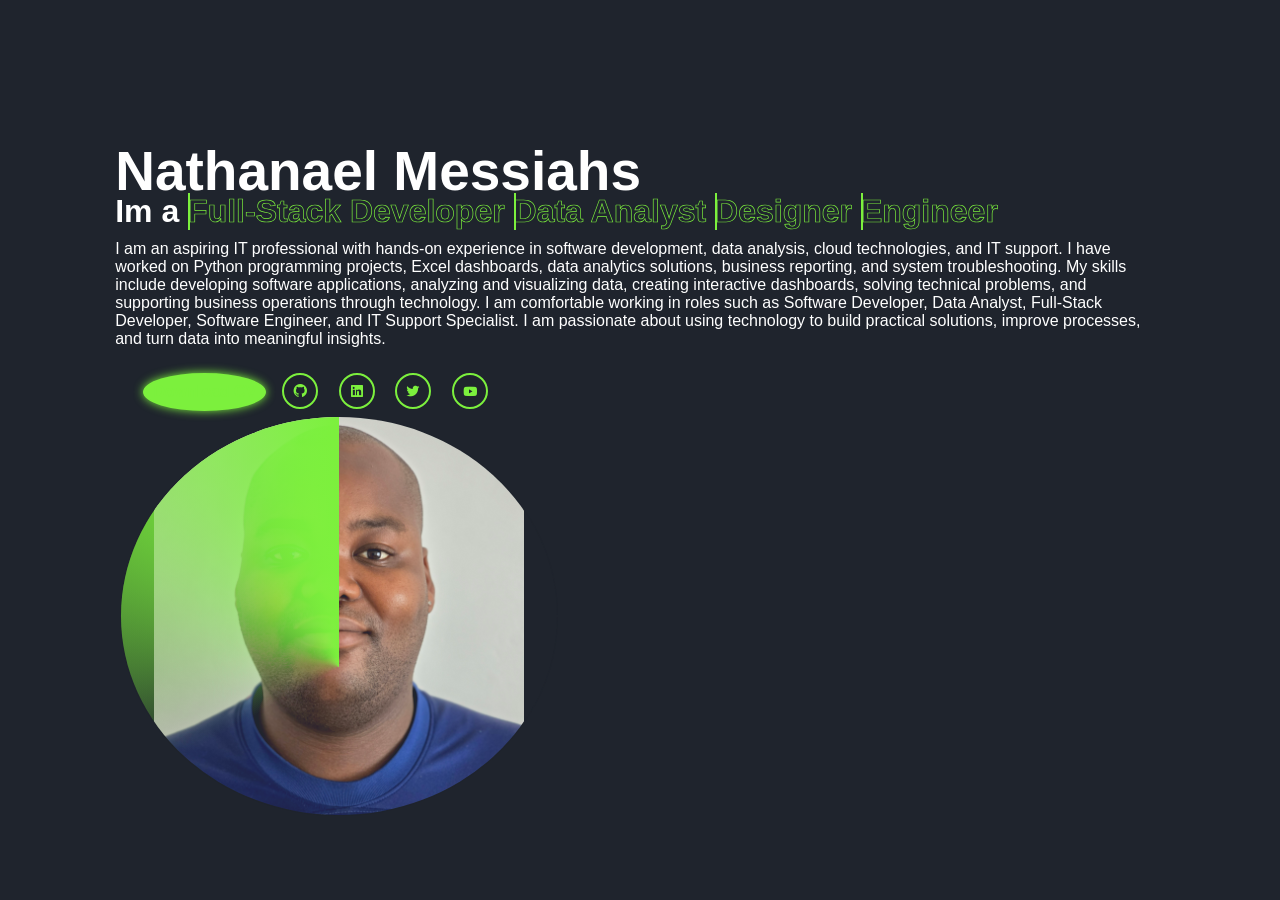
==== index.html @ 4de9dbd9 "1st commit" ====
<!DOCTYPE html>
<html lang="en">
<head>
    <meta charset="UTF-8">
    <meta name="viewport" content="width=device-width, initial-scale=1.0">
<link rel="stylesheet" href="styles.css">

    <title>My Portfolio</title>
    <link href='https://unpkg.com/boxicons@2.1.4/css/boxicons.min.css' rel='stylesheet'>
</head>

<body>


    <nav class="navbar">
        
        <a href="#" class="logo">Portfolio</a>
        <ul>
            <li class="active"><a href="#">Home</a></li>
            <li><a href="#">About</a></li>
            <li><a href="#">Portfolio</a></li>
            <li><a href="#">Service</a></li>
            <li><a href="#">Contact</a></li>
        </ul>
    </nav>
    
    <div class="bars-animaton">
        <div class="bar" style="--i:6;"></div>
        <div class="bar" style="--i:5;"></div>
        <div class="bar" style="--i:4;"></div>
        <div class="bar" style="--i:3;"></div>
        <div class="bar" style="--i:2;"></div>
        <div class="bar" style="--i:1;"></div>
    </div>

        <!-- Section 1: Hero -->
        <section class="home">
            <div class="home-info">
                <h1>Nathanael Messiahs</h1>
                <h2>Im a 
                    <span style="--i:4;" data-text="Full-Stack Developer">Full-Stack Developer</span>
                    <span style="--i:3;" data-text="Data Analyst">Data Analyst</span>
                    <span style="--i:2;" data-text="IT Support Specialist">Designer</span>
                    <span style="--i:1;" data-text="Software Engineer">Engineer</span>
                </h2>
                <p>I am an aspiring IT professional with hands-on experience in software development, data analysis, cloud technologies, and IT support. I have worked on Python programming projects, Excel dashboards, data analytics solutions, business reporting, and system troubleshooting.

My skills include developing software applications, analyzing and visualizing data, creating interactive dashboards, solving technical problems, and supporting business operations through technology. I am comfortable working in roles such as Software Developer, Data Analyst, Full-Stack Developer, Software Engineer, and IT Support Specialist.

I am passionate about using technology to build practical solutions, improve processes, and turn data into meaningful insights.</p>
                <div class="btn-sci">
                    <a href="CTU CV Nathanael.docx" class="btn">Download CV</a>
                    <div class="sci">
                        <a href="https://github.com/MessiahsN"><i class='bx bxl-github'></i></a>
                        <a href="https://www.linkedin.com/in/nathanael-messiahs-06a90014a/"><i class='bx bxl-linkedin-square'></i></a>
                        <a href="https://x.com/?lang=en-za"><i class='bx bxl-twitter'></i></a>
                        <a href="https://www.youtube.com/@NathanaelMessiahs"><i class='bx bxl-youtube'></i></a>


                    </div>
                </div>
            <div class="home-img">
                <div class="img-box">
                    <div class="img-item">
                        <img src="images/20260224_162233.jpg" alt="my photo">
                    </div>
                </div>
            </div>
            </div>
        </section>


</body>
</html>
---- styles.css ----
*{
    margin: 0;
    padding: 0;
    box-sizing: border-box;
    font-family: 'Poppins', sans-serif;

}

/* body{
    background-color: #1f242d;
} */

a{ color: #fff;
    text-decoration: none;
}

.navbar{
    position: fixed;
    left: 0;
    top: 0;
    width: 100%;
    padding: 25px 9%;
    /* background: slateblue; */
    display: flex;
    justify-content: space-between;
    align-items: center;
    z-index: 100;
    visibility: hidden;
    opacity: 0;
    animation: show-content 1.5s  linear forwards;
    animation-delay: 1.2s;
}

@keyframes show-content{
    100% {
        /* visibility: visible; */
        opacity: 1;
    }
}

.navbar .logo{
    font-size: 30px;
    font-weight: 700;
}

.navbar ul{
    display: flex;

}

.navbar ul li{
    list-style: none;
    margin-left: 35px;
}

.navbar ul li a{
    font-size: 20px;
    font-weight: 500;
    transition: .5s;
}

.navbar ul li:hover a,
.navbar ul li.active a{
    color: #7cf03d;

}

.home{
    display: flex;
    align-items: center;
    gap: 50px;
    height:100vh;
    padding: 60px 9% 0;
    color: #fff;
    /* visibility: hidden; */
    opacity: 0;
    animation: show-content 1.5s  linear forwards;
    animation-delay: 1.6s;
}

.home-info h1{
    font-size: 55px;
    /* margin-top: -10px; */
}

.home-info h2{
    display: inline-block;
    font-size: 32px;
    margin-top: -10px;
}

.home-info h2 span {
    position: relative;
    display: inline-block;
    color: transparent;
    -webkit-text-stroke: .7px #7cf03d;
    animation: display-text 16s linear infinite;
    animation-delay: calc(-4s * var(--i));
}

@keyframes display-text {
    25%,100% {
        display: none;
    }
}

.home-info h2 span::before{
    content:attr(data-text);
    position: absolute;
    width: 0;
    border-right: 2px solid #7cf03d;
    color: #7cf03d;
    white-space: nowrap;
    overflow: hidden;
    animation: fill-text 4s linear infinite;
}

@keyframes fill-text {
    10%,
    100% {
        width: 0;
    }

    70%,
    90% {
        width: 100%;
    }
}

.home-info p{
    font-size: 16px;
    margin: 10px 0 25px;
}

.home-info .btn-sci{
    display: flex;
}

.btn{
    display: inline-block;
    padding: 10px 30px;
    background: #7cf03d;
    border: 2px solid;
    border-radius: 40px;
    box-shadow: 0 0 10px #7cf03d;
    font-size: 16px;
    color: #1f242d;
    font-weight: 600;
}

.btn:hover{
    background: transparent;
    color: #7cf03d;
    box-shadow: none;
}

.home-info .btn-sci{
    margin-left: 20px;
}

.home-info .btn-sci a {
    display: inline-flex;
    padding: 8px;
    border: 2px solid #7cf03d;
    border-radius: 50%;
    color: #7cf03d;
    margin: 0 8px;
}

.home-info .btn-sci a:hover{
    background: #7cf03d;
    color: #1f242d;
    box-shadow: 0 0 10px #7cf03d;

}

.home-img .img-box{
    position: relative;
    width: 35vw;
    height: 32vw;
    /* background: red; */
    border-radius: 50%;
    padding: 5px;
    display: flex;
    justify-content: center;
    align-items: center;
    overflow: hidden;
}

.home-info .img-box ::before,
.home-info .img-box ::after{
    content: '';
    position: absolute;
    width: 500px;
    height: 500px;
    background: conic-gradient(transparent, transparent, transparent, #7cf03d);
    transform: rotate(0deg);
    animation: rotate-border 10s linear infinite;

}

.home-img .img-box::after{
    animation-delay: -5s;
}

@keyframes rotate-border{
    100%{
        transform: rotate(360deg);
    }
}

.home-img .img-box .img-item{
    position: relative;
    width: 100%;
    height: 100%;
    background: #1f242d;
    border-radius: 50%;
    border: 1px solid #1f242d;
    display: flex;
    justify-content: center;
    z-index: 1;
    overflow: hidden;


}

.home-img .img-box .img-item img{
    position: absolute;
    /* top: 30px; */
    display: block;
    width: 85%;
    object-fit: cover;
    mix-blend-mode: lighten;
}

.bars-animaton{
    position: absolute;
    width: 100%;
    height: 100%;    
    display: flex;
    z-index: -1;
}

.bars-animaton .bar{
    width: 100%;
    height: 100%;
    background: #1f242d;
    /* border: 2px solid red; */
    transform: translateY(-100%);
    animation: show-bars .5s ease-in-out forwards;
    animation-delay: calc(.1s * var(--i));
}


@keyframes show-bars{
    100% {
        transform: translateY(0%);
    }
}
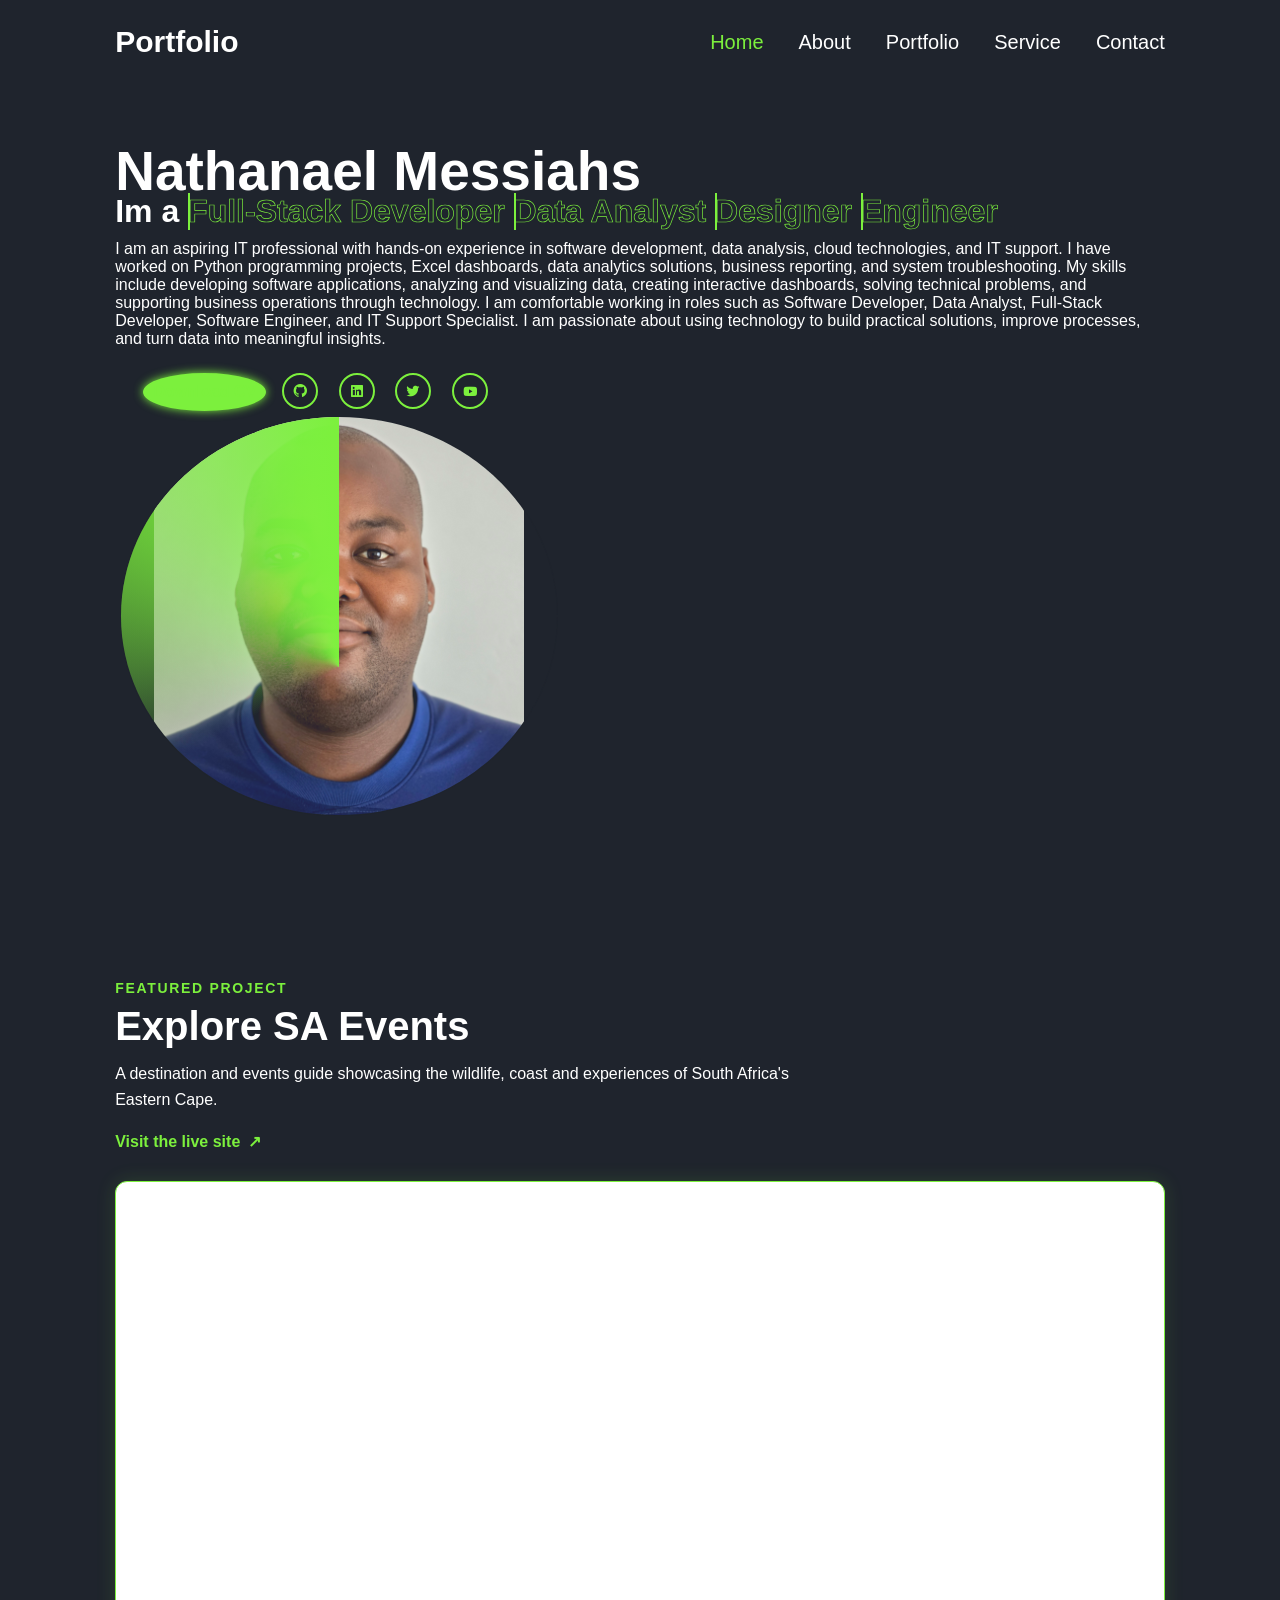
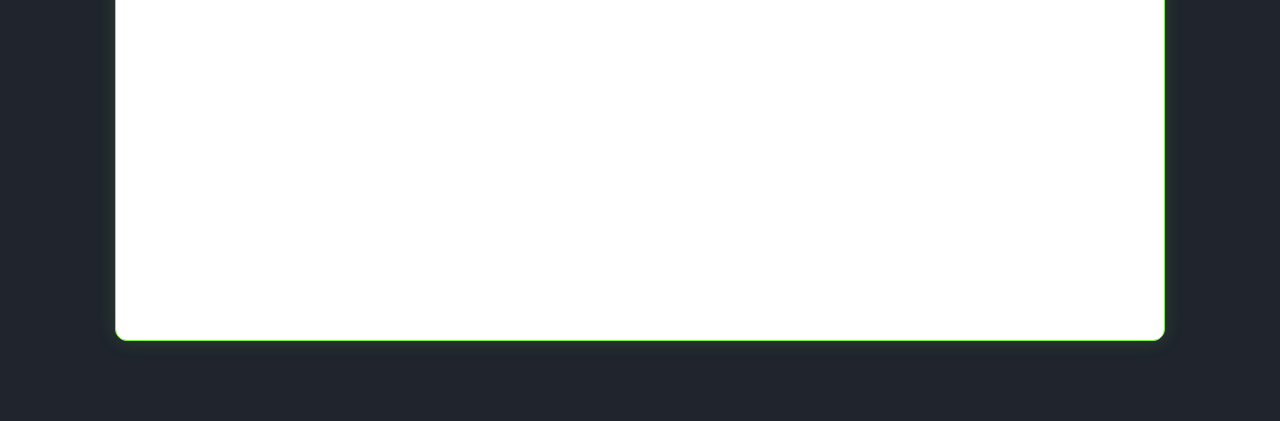
==== commit 5f70a9a0: "Modified index and the styles page." ====
--- a/index.html
+++ b/index.html
@@ -18,7 +18,7 @@
         <ul>
             <li class="active"><a href="#">Home</a></li>
             <li><a href="#">About</a></li>
-            <li><a href="#">Portfolio</a></li>
+            <li><a href="#portfolio">Portfolio</a></li>
             <li><a href="#">Service</a></li>
             <li><a href="#">Contact</a></li>
         </ul>
@@ -69,6 +69,25 @@
             </div>
         </section>
 
+        <section class="featured-project" id="portfolio" aria-labelledby="featured-project-title">
+            <div class="featured-project-heading">
+                <p class="project-label">Featured project</p>
+                <h2 id="featured-project-title">Explore SA Events</h2>
+                <p>A destination and events guide showcasing the wildlife, coast and experiences of South Africa's Eastern Cape.</p>
+                <a class="project-link" href="https://eventssouthafrica.vercel.app/index.html" target="_blank" rel="noopener noreferrer">
+                    Visit the live site <span aria-hidden="true">↗</span>
+                </a>
+            </div>
+            <div class="project-preview">
+                <iframe
+                    src="https://eventssouthafrica.vercel.app/index.html"
+                    title="Live preview of the Explore SA Events website"
+                    loading="lazy"
+                    referrerpolicy="strict-origin-when-cross-origin">
+                </iframe>
+            </div>
+        </section>
+
 
 </body>
 </html>
--- a/styles.css
+++ b/styles.css
@@ -25,7 +25,7 @@
     justify-content: space-between;
     align-items: center;
     z-index: 100;
-    visibility: hidden;
+    visibility: block;
     opacity: 0;
     animation: show-content 1.5s  linear forwards;
     animation-delay: 1.2s;
@@ -258,3 +258,77 @@
     }
 }
 
+.featured-project{
+    padding: 80px 9%;
+    background: #1f242d;
+    color: #fff;
+}
+
+.featured-project-heading{
+    max-width: 720px;
+    margin-bottom: 30px;
+}
+
+.project-label{
+    margin-bottom: 8px;
+    color: #7cf03d;
+    font-size: 14px;
+    font-weight: 700;
+    letter-spacing: .12em;
+    text-transform: uppercase;
+}
+
+.featured-project h2{
+    margin-bottom: 12px;
+    font-size: 40px;
+}
+
+.featured-project-heading > p:not(.project-label){
+    margin-bottom: 20px;
+    line-height: 1.6;
+}
+
+.project-link{
+    display: inline-flex;
+    gap: 8px;
+    align-items: center;
+    color: #7cf03d;
+    font-weight: 600;
+}
+
+.project-link:hover{
+    text-decoration: underline;
+}
+
+.project-preview{
+    width: 100%;
+    height: min(72vw, 760px);
+    min-height: 420px;
+    overflow: hidden;
+    border: 1px solid #7cf03d;
+    border-radius: 12px;
+    background: #fff;
+    box-shadow: 0 0 20px rgb(124 240 61 / 14%);
+}
+
+.project-preview iframe{
+    display: block;
+    width: 100%;
+    height: 100%;
+    border: 0;
+}
+
+@media (max-width: 600px){
+    .featured-project{
+        padding: 60px 6%;
+    }
+
+    .featured-project h2{
+        font-size: 32px;
+    }
+
+    .project-preview{
+        height: 75vh;
+        min-height: 400px;
+    }
+}
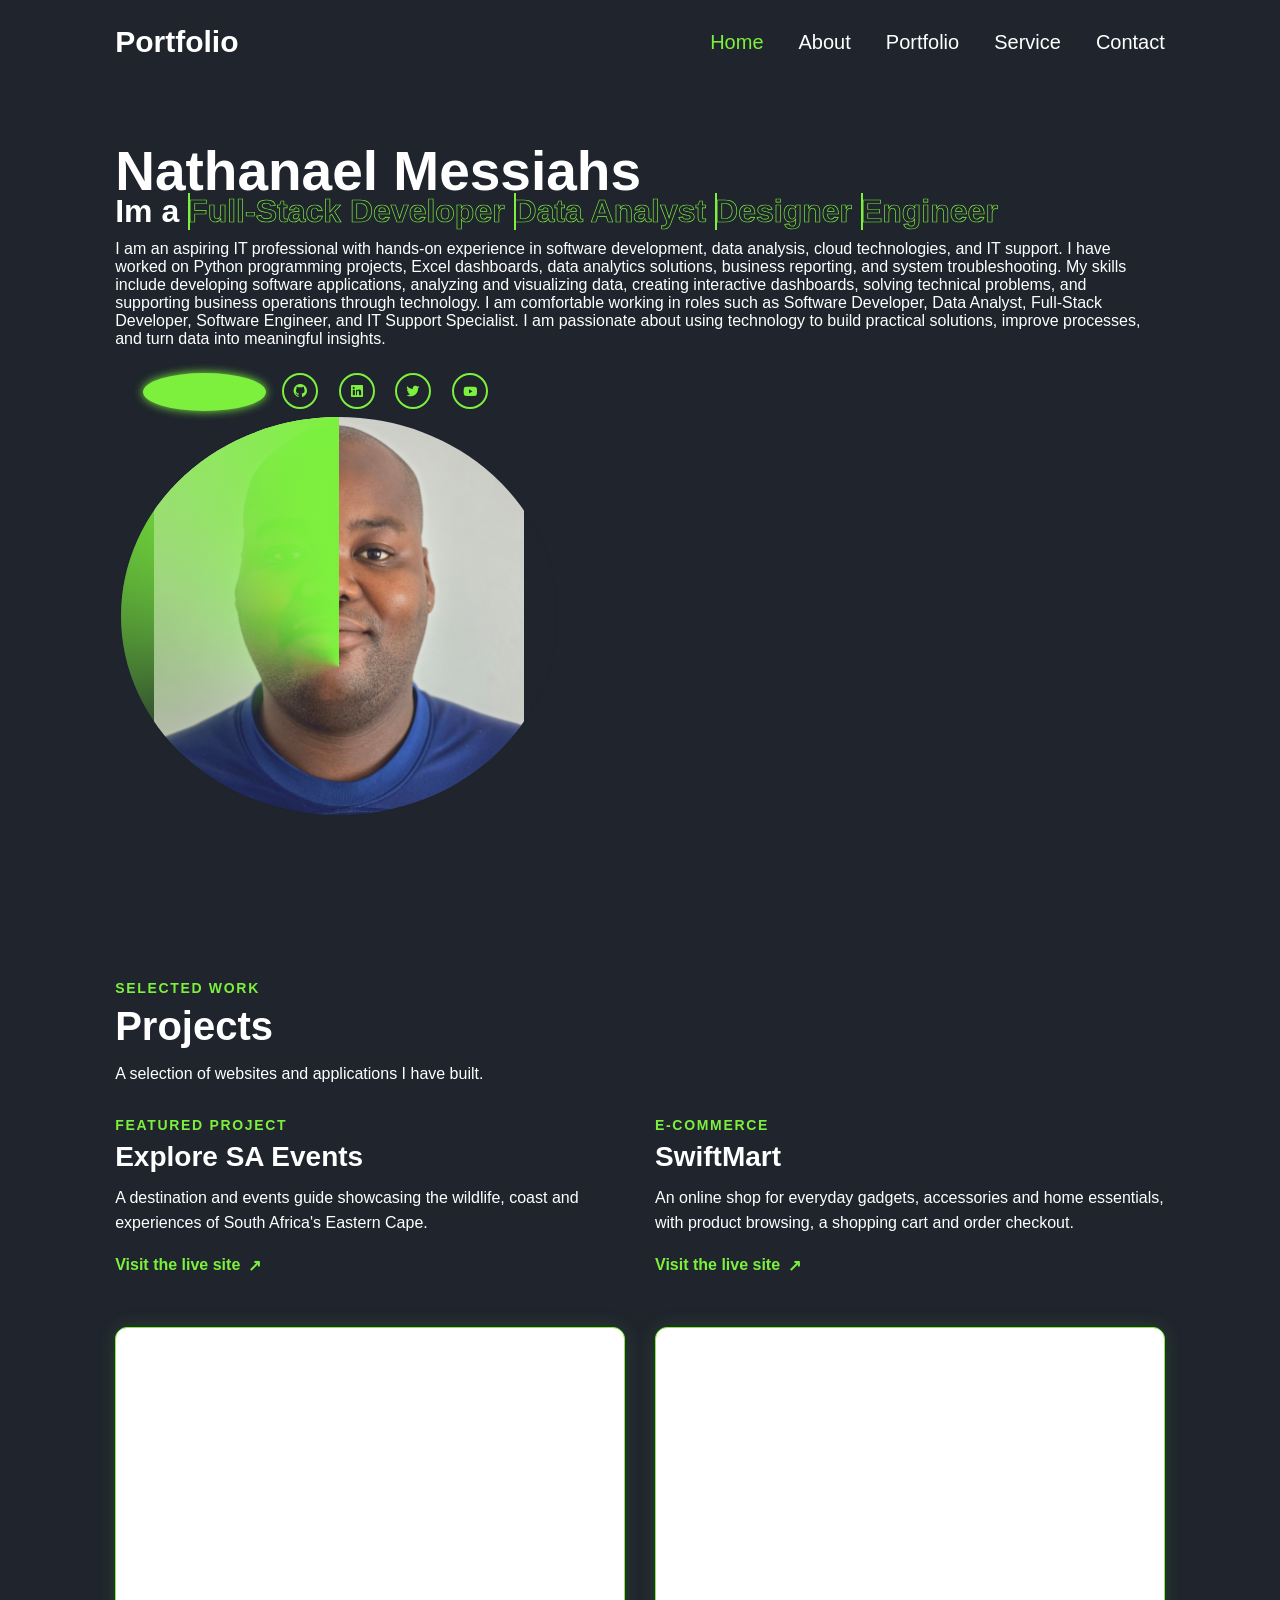
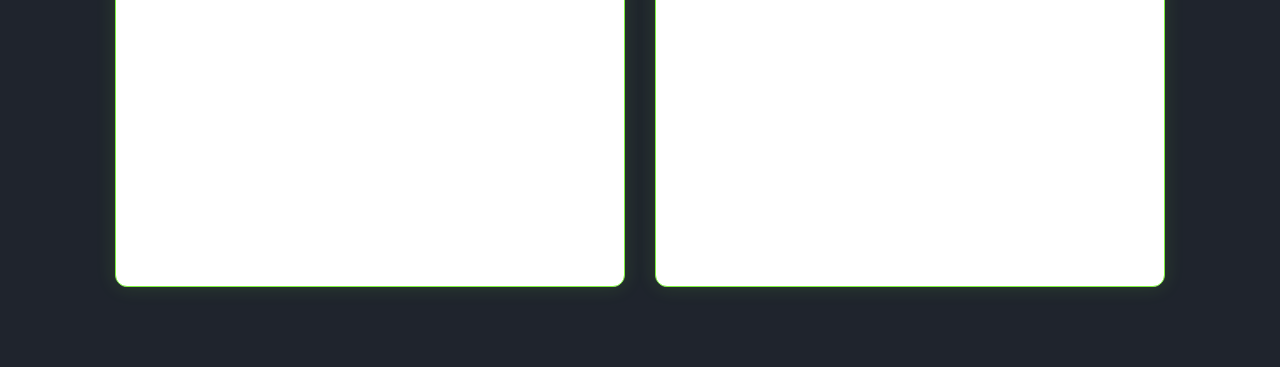
==== commit 557678bd: "2nd Website (one of my projects)" ====
--- a/index.html
+++ b/index.html
@@ -69,22 +69,49 @@
             </div>
         </section>
 
-        <section class="featured-project" id="portfolio" aria-labelledby="featured-project-title">
-            <div class="featured-project-heading">
-                <p class="project-label">Featured project</p>
-                <h2 id="featured-project-title">Explore SA Events</h2>
-                <p>A destination and events guide showcasing the wildlife, coast and experiences of South Africa's Eastern Cape.</p>
-                <a class="project-link" href="https://eventssouthafrica.vercel.app/index.html" target="_blank" rel="noopener noreferrer">
-                    Visit the live site <span aria-hidden="true">↗</span>
-                </a>
+        <section class="projects" id="portfolio" aria-labelledby="projects-title">
+            <div class="projects-heading">
+                <p class="project-label">Selected work</p>
+                <h2 id="projects-title">Projects</h2>
+                <p>A selection of websites and applications I have built.</p>
             </div>
-            <div class="project-preview">
-                <iframe
-                    src="https://eventssouthafrica.vercel.app/index.html"
-                    title="Live preview of the Explore SA Events website"
-                    loading="lazy"
-                    referrerpolicy="strict-origin-when-cross-origin">
-                </iframe>
+            <div class="project-grid">
+                <article class="project-card" aria-labelledby="events-project-title">
+                    <div class="project-card-heading">
+                        <p class="project-label">Featured project</p>
+                        <h3 id="events-project-title">Explore SA Events</h3>
+                        <p>A destination and events guide showcasing the wildlife, coast and experiences of South Africa's Eastern Cape.</p>
+                        <a class="project-link" href="https://eventssouthafrica.vercel.app/index.html" target="_blank" rel="noopener noreferrer">
+                            Visit the live site <span aria-hidden="true">↗</span>
+                        </a>
+                    </div>
+                    <div class="project-preview">
+                        <iframe
+                            src="https://eventssouthafrica.vercel.app/index.html"
+                            title="Live preview of the Explore SA Events website"
+                            loading="lazy"
+                            referrerpolicy="strict-origin-when-cross-origin">
+                        </iframe>
+                    </div>
+                </article>
+                <article class="project-card" aria-labelledby="swiftmart-project-title">
+                    <div class="project-card-heading">
+                        <p class="project-label">E-commerce</p>
+                        <h3 id="swiftmart-project-title">SwiftMart</h3>
+                        <p>An online shop for everyday gadgets, accessories and home essentials, with product browsing, a shopping cart and order checkout.</p>
+                        <a class="project-link" href="https://pm08.vercel.app/" target="_blank" rel="noopener noreferrer">
+                            Visit the live site <span aria-hidden="true">↗</span>
+                        </a>
+                    </div>
+                    <div class="project-preview">
+                        <iframe
+                            src="https://pm08.vercel.app/"
+                            title="Live preview of the SwiftMart online shop"
+                            loading="lazy"
+                            referrerpolicy="strict-origin-when-cross-origin">
+                        </iframe>
+                    </div>
+                </article>
             </div>
         </section>
 
--- a/styles.css
+++ b/styles.css
@@ -258,15 +258,34 @@
     }
 }
 
-.featured-project{
+.projects{
     padding: 80px 9%;
     background: #1f242d;
     color: #fff;
 }
 
-.featured-project-heading{
+.projects-heading{
     max-width: 720px;
     margin-bottom: 30px;
+}
+
+.project-grid{
+    display: grid;
+    grid-template-columns: repeat(auto-fit, minmax(min(100%, 440px), 1fr));
+    gap: 30px;
+}
+
+.project-card{
+    min-width: 0;
+}
+
+.project-card-heading{
+    min-height: 190px;
+    margin-bottom: 20px;
+}
+
+.project-card-heading .project-label{
+    margin-bottom: 8px;
 }
 
 .project-label{
@@ -278,12 +297,18 @@
     text-transform: uppercase;
 }
 
-.featured-project h2{
+.projects h2{
     margin-bottom: 12px;
     font-size: 40px;
 }
 
-.featured-project-heading > p:not(.project-label){
+.project-card h3{
+    margin-bottom: 12px;
+    font-size: 28px;
+}
+
+.projects-heading > p:not(.project-label),
+.project-card-heading > p:not(.project-label){
     margin-bottom: 20px;
     line-height: 1.6;
 }
@@ -302,7 +327,7 @@
 
 .project-preview{
     width: 100%;
-    height: min(72vw, 760px);
+    height: min(45vw, 560px);
     min-height: 420px;
     overflow: hidden;
     border: 1px solid #7cf03d;
@@ -319,12 +344,16 @@
 }
 
 @media (max-width: 600px){
-    .featured-project{
+    .projects{
         padding: 60px 6%;
     }
 
-    .featured-project h2{
+    .projects h2{
         font-size: 32px;
+    }
+
+    .project-card-heading{
+        min-height: 0;
     }
 
     .project-preview{
